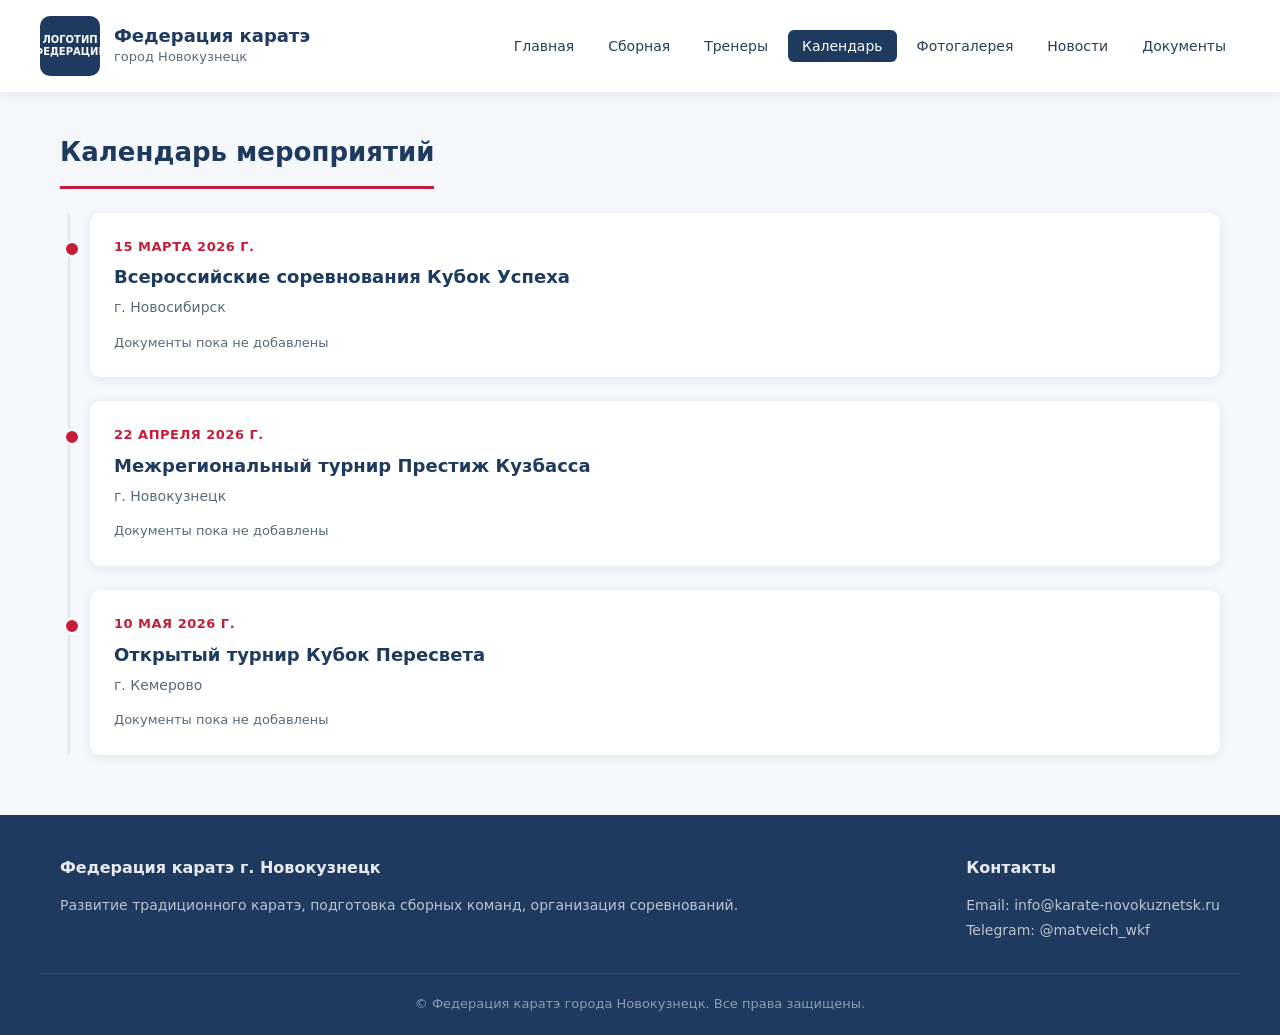
==== calendar.html @ 18789a70 "Add files via upload" ====
<!DOCTYPE html>
<html lang="ru">
<head>
  <meta charset="UTF-8">
  <meta name="viewport" content="width=device-width, initial-scale=1.0">
  <title>Календарь — Федерация каратэ г. Новокузнецк</title>
  <link rel="stylesheet" href="css/style.css">
</head>
<body>

<header>
  <div class="container header-inner">
    <div class="logo-area">
      <div class="logo-placeholder">ЛОГОТИП<br>ФЕДЕРАЦИИ</div>
      <div class="logo-text">
        <h1>Федерация каратэ</h1>
        <span>город Новокузнецк</span>
      </div>
    </div>
    <button class="menu-toggle" onclick="document.querySelector('nav').classList.toggle('open')">☰ Меню</button>
    <nav>
      <ul>
        <li><a href="index.html">Главная</a></li>
        <li><a href="team.html">Сборная</a></li>
        <li><a href="coaches.html">Тренеры</a></li>
        <li><a href="calendar.html">Календарь</a></li>
        <li><a href="gallery.html">Фотогалерея</a></li>
        <li><a href="news.html">Новости</a></li>
        <li><a href="documents.html">Документы</a></li>
      </ul>
    </nav>
  </div>
</header>


  <main class="container">
    <h2 class="section-title">Календарь мероприятий</h2>
    <div id="calendar-content">
      <div class="loading">Загрузка календаря...</div>
    </div>
  </main>


<footer>
  <div class="container footer-inner">
    <div class="footer-block">
      <h4>Федерация каратэ г. Новокузнецк</h4>
      <p>Развитие традиционного каратэ, подготовка сборных команд, организация соревнований.</p>
    </div>
    <div class="footer-block">
      <h4>Контакты</h4>
      <p>Email: info@karate-novokuznetsk.ru</p>
      <p>Telegram: <a href="https://t.me/matveich_wkf" target="_blank">@matveich_wkf</a></p>
    </div>
  </div>
  <div class="container copyright">
    © Федерация каратэ города Новокузнецк. Все права защищены.
  </div>
</footer>

  <script src="js/app.js"></script>
  <script>
    async function loadCalendar() {
      const data = await loadCSV('data/calendar.csv');
      const container = document.getElementById('calendar-content');
      if (!data.length) {
        container.innerHTML = '<div class="empty">Мероприятия пока не добавлены. Отредактируйте файл data/calendar.csv</div>';
        return;
      }
      data.sort((a,b) => parseDateRu(a.date) - parseDateRu(b.date));
      container.innerHTML = '<div class="timeline">' + data.map(c => {
        let docs = [];
        try { docs = JSON.parse(c.documents || '[]'); } catch(e){}
        return `
        <div class="timeline-item">
          <div class="timeline-date">${fmtDate(c.date)}</div>
          <h3>${c.title}</h3>
          <div class="location">${c.location || ''}</div>
          <div class="doc-list">
            ${docs.length ? docs.map(d => '<a class="doc-link" href="'+d.url+'" target="_blank" download>📄 '+d.name+'</a>').join('') : '<span style="font-size:13px;color:var(--text-light);">Документы пока не добавлены</span>'}
          </div>
        </div>
        `;
      }).join('') + '</div>';
    }
    loadCalendar();
  </script>
</body>
</html>
---- css/style.css ----
:root {
  --primary: #1e3a5f;
  --accent: #c41e3a;
  --bg: #f5f7fa;
  --card: #ffffff;
  --text: #2c3e50;
  --text-light: #5a6a7a;
  --border: #e1e4e8;
  --shadow: 0 2px 12px rgba(30,58,95,0.08);
  --radius: 10px;
}

* { box-sizing: border-box; margin: 0; padding: 0; }

body {
  font-family: 'Segoe UI', system-ui, -apple-system, sans-serif;
  background: var(--bg);
  color: var(--text);
  line-height: 1.6;
}

.container {
  max-width: 1200px;
  margin: 0 auto;
  padding: 0 20px;
}

/* Header */
header {
  background: var(--card);
  box-shadow: var(--shadow);
  position: sticky;
  top: 0;
  z-index: 100;
}

.header-inner {
  display: flex;
  align-items: center;
  justify-content: space-between;
  padding: 16px 0;
  flex-wrap: wrap;
  gap: 12px;
}

.logo-area {
  display: flex;
  align-items: center;
  gap: 14px;
}

.logo-placeholder {
  width: 60px;
  height: 60px;
  background: var(--primary);
  color: #fff;
  display: flex;
  align-items: center;
  justify-content: center;
  border-radius: var(--radius);
  font-size: 10px;
  text-align: center;
  line-height: 1.2;
  font-weight: 600;
}

.logo-text h1 {
  font-size: 18px;
  color: var(--primary);
  line-height: 1.3;
}

.logo-text span {
  font-size: 13px;
  color: var(--text-light);
  display: block;
}

/* Nav */
nav ul {
  display: flex;
  list-style: none;
  gap: 6px;
  flex-wrap: wrap;
}

nav a {
  text-decoration: none;
  color: var(--text);
  font-weight: 500;
  font-size: 14px;
  padding: 8px 14px;
  border-radius: 6px;
  transition: all .2s;
}

nav a:hover, nav a.active {
  background: var(--primary);
  color: #fff;
}

/* Mobile menu */
.menu-toggle {
  display: none;
  background: var(--primary);
  color: #fff;
  border: none;
  padding: 10px 14px;
  border-radius: 6px;
  cursor: pointer;
  font-size: 14px;
}

@media (max-width: 900px) {
  .menu-toggle { display: block; }
  nav {
    width: 100%;
    display: none;
  }
  nav.open { display: block; }
  nav ul { flex-direction: column; gap: 4px; margin-top: 10px; }
  nav a { display: block; }
}

/* Hero */
.hero {
  background: linear-gradient(135deg, var(--primary) 0%, #2c5282 100%);
  color: #fff;
  padding: 60px 0;
  text-align: center;
}

.hero h2 {
  font-size: 32px;
  margin-bottom: 12px;
  font-weight: 700;
}

.hero p {
  font-size: 17px;
  opacity: 0.9;
  max-width: 700px;
  margin: 0 auto;
}

/* President block */
.president-section {
  background: var(--card);
  margin: 40px 0;
  padding: 40px;
  border-radius: var(--radius);
  box-shadow: var(--shadow);
  display: flex;
  gap: 40px;
  align-items: flex-start;
  flex-wrap: wrap;
}

.president-photo {
  width: 220px;
  height: 280px;
  object-fit: cover;
  border-radius: var(--radius);
  flex-shrink: 0;
  background: var(--border);
  display: flex;
  align-items: center;
  justify-content: center;
  color: var(--text-light);
  font-size: 14px;
}

.president-text h3 {
  font-size: 22px;
  color: var(--primary);
  margin-bottom: 8px;
}

.president-text .role {
  color: var(--accent);
  font-weight: 600;
  margin-bottom: 20px;
  display: block;
}

.president-text p {
  color: var(--text-light);
  margin-bottom: 12px;
}

/* Section titles */
.section-title {
  font-size: 26px;
  color: var(--primary);
  margin: 40px 0 24px;
  padding-bottom: 12px;
  border-bottom: 3px solid var(--accent);
  display: inline-block;
}

/* Cards grid */
.cards-grid {
  display: grid;
  grid-template-columns: repeat(auto-fill, minmax(300px, 1fr));
  gap: 24px;
  margin-bottom: 40px;
}

.card {
  background: var(--card);
  border-radius: var(--radius);
  box-shadow: var(--shadow);
  overflow: hidden;
  transition: transform .2s, box-shadow .2s;
}

.card:hover {
  transform: translateY(-4px);
  box-shadow: 0 8px 24px rgba(30,58,95,0.12);
}

.card-photo {
  width: 100%;
  height: 220px;
  object-fit: cover;
  background: var(--border);
  display: flex;
  align-items: center;
  justify-content: center;
  color: var(--text-light);
  font-size: 13px;
}

.card-body {
  padding: 20px;
}

.card-body h3 {
  font-size: 18px;
  color: var(--primary);
  margin-bottom: 6px;
}

.card-body .meta {
  font-size: 13px;
  color: var(--text-light);
  margin-bottom: 12px;
}

.card-body .badge {
  display: inline-block;
  background: #eef2f7;
  color: var(--primary);
  padding: 4px 10px;
  border-radius: 20px;
  font-size: 12px;
  font-weight: 600;
  margin-bottom: 10px;
}

.card-body p {
  font-size: 14px;
  color: var(--text-light);
  margin-bottom: 8px;
}

/* Age group */
.age-group {
  margin-bottom: 40px;
}

.age-group h3 {
  font-size: 20px;
  color: var(--primary);
  margin-bottom: 16px;
  padding-left: 12px;
  border-left: 4px solid var(--accent);
}

/* Timeline / Calendar */
.timeline {
  position: relative;
  padding-left: 30px;
}

.timeline::before {
  content: '';
  position: absolute;
  left: 8px;
  top: 0;
  bottom: 0;
  width: 2px;
  background: var(--border);
}

.timeline-item {
  position: relative;
  margin-bottom: 24px;
  background: var(--card);
  padding: 24px;
  border-radius: var(--radius);
  box-shadow: var(--shadow);
}

.timeline-item::before {
  content: '';
  position: absolute;
  left: -26px;
  top: 28px;
  width: 12px;
  height: 12px;
  background: var(--accent);
  border-radius: 50%;
  border: 2px solid var(--card);
}

.timeline-date {
  font-size: 13px;
  color: var(--accent);
  font-weight: 700;
  margin-bottom: 6px;
  text-transform: uppercase;
  letter-spacing: 0.5px;
}

.timeline-item h3 {
  font-size: 18px;
  color: var(--primary);
  margin-bottom: 4px;
}

.timeline-item .location {
  font-size: 14px;
  color: var(--text-light);
  margin-bottom: 14px;
}

.doc-list {
  display: flex;
  flex-wrap: wrap;
  gap: 8px;
}

.doc-link {
  display: inline-flex;
  align-items: center;
  gap: 6px;
  padding: 6px 12px;
  background: #eef2f7;
  color: var(--primary);
  text-decoration: none;
  border-radius: 6px;
  font-size: 13px;
  font-weight: 500;
  transition: background .2s;
}

.doc-link:hover {
  background: var(--primary);
  color: #fff;
}

/* News */
.news-list {
  display: flex;
  flex-direction: column;
  gap: 20px;
}

.news-item {
  background: var(--card);
  padding: 28px;
  border-radius: var(--radius);
  box-shadow: var(--shadow);
  display: flex;
  gap: 24px;
  flex-wrap: wrap;
}

.news-image {
  width: 200px;
  height: 150px;
  object-fit: cover;
  border-radius: var(--radius);
  flex-shrink: 0;
  background: var(--border);
  display: flex;
  align-items: center;
  justify-content: center;
  color: var(--text-light);
  font-size: 13px;
}

.news-content h3 {
  font-size: 18px;
  color: var(--primary);
  margin-bottom: 6px;
}

.news-content .date {
  font-size: 12px;
  color: var(--text-light);
  margin-bottom: 10px;
}

.news-content p {
  font-size: 15px;
  color: var(--text-light);
}

/* Gallery */
.gallery-grid {
  display: grid;
  grid-template-columns: repeat(auto-fill, minmax(280px, 1fr));
  gap: 24px;
}

.gallery-card {
  background: var(--card);
  border-radius: var(--radius);
  box-shadow: var(--shadow);
  overflow: hidden;
}

.gallery-preview {
  display: grid;
  grid-template-columns: 1fr 1fr;
  gap: 2px;
  height: 200px;
}

.gallery-preview img {
  width: 100%;
  height: 100%;
  object-fit: cover;
}

.gallery-preview .more {
  background: rgba(30,58,95,0.7);
  color: #fff;
  display: flex;
  align-items: center;
  justify-content: center;
  font-size: 18px;
  font-weight: 700;
}

.gallery-info {
  padding: 16px 20px;
}

.gallery-info h3 {
  font-size: 16px;
  color: var(--primary);
  margin-bottom: 4px;
}

.gallery-info .date {
  font-size: 12px;
  color: var(--text-light);
  margin-bottom: 10px;
}

.gallery-links {
  display: flex;
  gap: 10px;
  flex-wrap: wrap;
}

.gallery-links a {
  font-size: 13px;
  color: var(--accent);
  text-decoration: none;
  font-weight: 600;
}

.gallery-links a:hover {
  text-decoration: underline;
}

/* Documents */
.doc-category {
  margin-bottom: 40px;
}

.doc-category h3 {
  font-size: 20px;
  color: var(--primary);
  margin-bottom: 16px;
  padding-bottom: 8px;
  border-bottom: 2px solid var(--border);
}

.doc-table {
  width: 100%;
  background: var(--card);
  border-radius: var(--radius);
  box-shadow: var(--shadow);
  overflow: hidden;
}

.doc-table table {
  width: 100%;
  border-collapse: collapse;
}

.doc-table th {
  background: #f0f3f7;
  text-align: left;
  padding: 14px 20px;
  font-size: 13px;
  color: var(--text-light);
  font-weight: 600;
  text-transform: uppercase;
  letter-spacing: 0.5px;
}

.doc-table td {
  padding: 14px 20px;
  border-top: 1px solid var(--border);
  font-size: 14px;
}

.doc-table tr:hover td {
  background: #fafbfc;
}

.doc-table a {
  color: var(--primary);
  text-decoration: none;
  font-weight: 500;
}

.doc-table a:hover {
  color: var(--accent);
}

/* Footer */
footer {
  background: var(--primary);
  color: #fff;
  padding: 40px 0 20px;
  margin-top: 60px;
}

.footer-inner {
  display: flex;
  justify-content: space-between;
  align-items: flex-start;
  flex-wrap: wrap;
  gap: 30px;
  margin-bottom: 30px;
}

.footer-block h4 {
  font-size: 16px;
  margin-bottom: 12px;
  opacity: 0.9;
}

.footer-block p, .footer-block a {
  font-size: 14px;
  color: rgba(255,255,255,0.7);
  text-decoration: none;
  line-height: 1.8;
}

.footer-block a:hover {
  color: #fff;
}

.copyright {
  text-align: center;
  padding-top: 20px;
  border-top: 1px solid rgba(255,255,255,0.1);
  font-size: 13px;
  color: rgba(255,255,255,0.5);
}

/* Loading */
.loading {
  text-align: center;
  padding: 40px;
  color: var(--text-light);
}

.empty {
  text-align: center;
  padding: 40px;
  color: var(--text-light);
  background: var(--card);
  border-radius: var(--radius);
  box-shadow: var(--shadow);
}

/* Responsive */
@media (max-width: 768px) {
  .hero h2 { font-size: 24px; }
  .president-section { padding: 24px; }
  .president-photo { width: 100%; height: 300px; }
  .news-image { width: 100%; height: 180px; }
  .cards-grid { grid-template-columns: 1fr; }
  .gallery-preview { height: 160px; }
  .doc-table th, .doc-table td { padding: 10px 14px; font-size: 13px; }
}
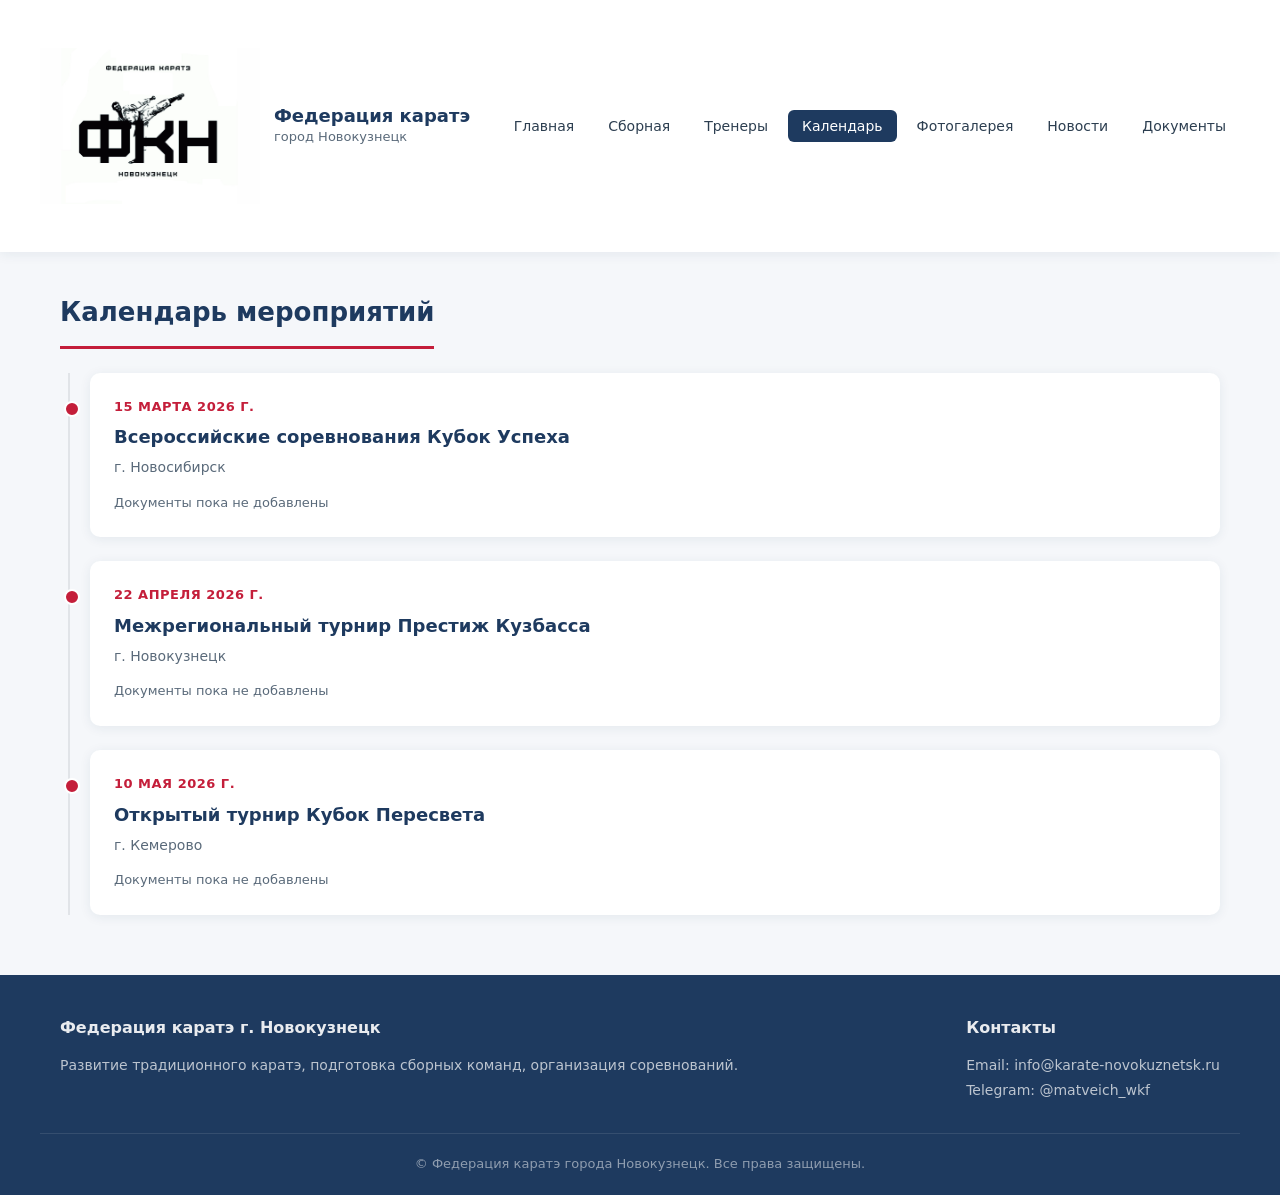
==== commit f08ec3f8: "Update calendar.html" ====
--- a/calendar.html
+++ b/calendar.html
@@ -11,7 +11,7 @@
 <header>
   <div class="container header-inner">
     <div class="logo-area">
-      <div class="logo-placeholder">ЛОГОТИП<br>ФЕДЕРАЦИИ</div>
+ <img src="./media/logo.png" alt="Логотип Федерации каратэ">
       <div class="logo-text">
         <h1>Федерация каратэ</h1>
         <span>город Новокузнецк</span>
@@ -32,14 +32,10 @@
   </div>
 </header>
 
-
   <main class="container">
     <h2 class="section-title">Календарь мероприятий</h2>
-    <div id="calendar-content">
-      <div class="loading">Загрузка календаря...</div>
-    </div>
+    <div id="calendar-content"><div class="loading">Загрузка календаря...</div></div>
   </main>
-
 
 <footer>
   <div class="container footer-inner">
@@ -69,21 +65,18 @@
       }
       data.sort((a,b) => parseDateRu(a.date) - parseDateRu(b.date));
       container.innerHTML = '<div class="timeline">' + data.map(c => {
-        let docs = [];
-        try { docs = JSON.parse(c.documents || '[]'); } catch(e){}
-        return `
-        <div class="timeline-item">
+        let docs=[]; try{ docs=JSON.parse(c.documents||'[]'); }catch(e){}
+        return `<div class="timeline-item">
           <div class="timeline-date">${fmtDate(c.date)}</div>
           <h3>${c.title}</h3>
           <div class="location">${c.location || ''}</div>
           <div class="doc-list">
             ${docs.length ? docs.map(d => '<a class="doc-link" href="'+d.url+'" target="_blank" download>📄 '+d.name+'</a>').join('') : '<span style="font-size:13px;color:var(--text-light);">Документы пока не добавлены</span>'}
           </div>
-        </div>
-        `;
+        </div>`;
       }).join('') + '</div>';
     }
     loadCalendar();
   </script>
 </body>
-</html>+</html>
--- a/css/style.css
+++ b/css/style.css
@@ -10,23 +10,15 @@
   --shadow: 0 2px 12px rgba(30,58,95,0.08);
   --radius: 10px;
 }
-
 * { box-sizing: border-box; margin: 0; padding: 0; }
-
 body {
   font-family: 'Segoe UI', system-ui, -apple-system, sans-serif;
   background: var(--bg);
   color: var(--text);
   line-height: 1.6;
 }
-
-.container {
-  max-width: 1200px;
-  margin: 0 auto;
-  padding: 0 20px;
-}
-
-/* Header */
+.container { max-width: 1200px; margin: 0 auto; padding: 0 20px; }
+
 header {
   background: var(--card);
   box-shadow: var(--shadow);
@@ -34,7 +26,6 @@
   top: 0;
   z-index: 100;
 }
-
 .header-inner {
   display: flex;
   align-items: center;
@@ -43,558 +34,214 @@
   flex-wrap: wrap;
   gap: 12px;
 }
-
-.logo-area {
-  display: flex;
-  align-items: center;
-  gap: 14px;
-}
-
+.logo-area { display: flex; align-items: center; gap: 14px; }
 .logo-placeholder {
-  width: 60px;
-  height: 60px;
-  background: var(--primary);
-  color: #fff;
-  display: flex;
-  align-items: center;
-  justify-content: center;
+  width: 220px; height: 220px; background: var(--primary); color: #fff;
+  display: flex; align-items: center; justify-content: center;
+  border-radius: var(--radius); font-size: 10px; text-align: center;
+  line-height: 1.2; font-weight: 600;
+}
+.logo-area img {
+  width: 220px;
+  height: 220px;
+  object-fit: contain;
   border-radius: var(--radius);
-  font-size: 10px;
-  text-align: center;
-  line-height: 1.2;
-  font-weight: 600;
-}
-
-.logo-text h1 {
-  font-size: 18px;
-  color: var(--primary);
-  line-height: 1.3;
-}
-
-.logo-text span {
-  font-size: 13px;
-  color: var(--text-light);
-  display: block;
-}
-
-/* Nav */
-nav ul {
-  display: flex;
-  list-style: none;
-  gap: 6px;
-  flex-wrap: wrap;
-}
-
+  flex-shrink: 0;
+}
+@media (max-width: 768px) {
+  .logo-area img {
+    width: 100px;
+    height: 100px;
+  }
+}
+
+.logo-text h1 { font-size: 18px; color: var(--primary); line-height: 1.3; }
+.logo-text span { font-size: 13px; color: var(--text-light); display: block; }
+
+nav ul { display: flex; list-style: none; gap: 6px; flex-wrap: wrap; }
 nav a {
-  text-decoration: none;
-  color: var(--text);
-  font-weight: 500;
-  font-size: 14px;
-  padding: 8px 14px;
-  border-radius: 6px;
-  transition: all .2s;
-}
-
-nav a:hover, nav a.active {
-  background: var(--primary);
-  color: #fff;
-}
-
-/* Mobile menu */
+  text-decoration: none; color: var(--text); font-weight: 500; font-size: 14px;
+  padding: 8px 14px; border-radius: 6px; transition: all .2s;
+}
+nav a:hover, nav a.active { background: var(--primary); color: #fff; }
+
 .menu-toggle {
-  display: none;
-  background: var(--primary);
-  color: #fff;
-  border: none;
-  padding: 10px 14px;
-  border-radius: 6px;
-  cursor: pointer;
-  font-size: 14px;
-}
-
+  display: none; background: var(--primary); color: #fff; border: none;
+  padding: 10px 14px; border-radius: 6px; cursor: pointer; font-size: 14px;
+}
 @media (max-width: 900px) {
   .menu-toggle { display: block; }
-  nav {
-    width: 100%;
-    display: none;
-  }
+  nav { width: 100%; display: none; }
   nav.open { display: block; }
   nav ul { flex-direction: column; gap: 4px; margin-top: 10px; }
   nav a { display: block; }
 }
 
-/* Hero */
 .hero {
   background: linear-gradient(135deg, var(--primary) 0%, #2c5282 100%);
-  color: #fff;
-  padding: 60px 0;
-  text-align: center;
-}
-
-.hero h2 {
-  font-size: 32px;
-  margin-bottom: 12px;
-  font-weight: 700;
-}
-
-.hero p {
-  font-size: 17px;
-  opacity: 0.9;
-  max-width: 700px;
-  margin: 0 auto;
-}
-
-/* President block */
+  color: #fff; padding: 60px 0; text-align: center;
+}
+.hero h2 { font-size: 32px; margin-bottom: 12px; font-weight: 700; }
+.hero p { font-size: 17px; opacity: 0.9; max-width: 700px; margin: 0 auto; }
+
 .president-section {
-  background: var(--card);
-  margin: 40px 0;
-  padding: 40px;
-  border-radius: var(--radius);
-  box-shadow: var(--shadow);
-  display: flex;
-  gap: 40px;
-  align-items: flex-start;
-  flex-wrap: wrap;
-}
-
+  background: var(--card); margin: 40px 0; padding: 40px;
+  border-radius: var(--radius); box-shadow: var(--shadow);
+  display: flex; gap: 40px; align-items: flex-start; flex-wrap: wrap;
+}
 .president-photo {
-  width: 220px;
-  height: 280px;
-  object-fit: cover;
-  border-radius: var(--radius);
-  flex-shrink: 0;
-  background: var(--border);
-  display: flex;
-  align-items: center;
-  justify-content: center;
-  color: var(--text-light);
-  font-size: 14px;
-}
-
-.president-text h3 {
-  font-size: 22px;
-  color: var(--primary);
-  margin-bottom: 8px;
-}
-
-.president-text .role {
-  color: var(--accent);
-  font-weight: 600;
-  margin-bottom: 20px;
-  display: block;
-}
-
-.president-text p {
-  color: var(--text-light);
-  margin-bottom: 12px;
-}
-
-/* Section titles */
+  width: 220px; height: 280px; object-fit: cover; border-radius: var(--radius);
+  flex-shrink: 0; background: var(--border);
+  display: flex; align-items: center; justify-content: center;
+  color: var(--text-light); font-size: 14px;
+}
+.president-text h3 { font-size: 22px; color: var(--primary); margin-bottom: 8px; }
+.president-text .role { color: var(--accent); font-weight: 600; margin-bottom: 20px; display: block; }
+.president-text p { color: var(--text-light); margin-bottom: 12px; }
+
 .section-title {
-  font-size: 26px;
-  color: var(--primary);
-  margin: 40px 0 24px;
-  padding-bottom: 12px;
-  border-bottom: 3px solid var(--accent);
-  display: inline-block;
-}
-
-/* Cards grid */
+  font-size: 26px; color: var(--primary); margin: 40px 0 24px;
+  padding-bottom: 12px; border-bottom: 3px solid var(--accent); display: inline-block;
+}
+
 .cards-grid {
-  display: grid;
-  grid-template-columns: repeat(auto-fill, minmax(300px, 1fr));
-  gap: 24px;
-  margin-bottom: 40px;
-}
-
+  display: grid; grid-template-columns: repeat(auto-fill, minmax(300px, 1fr)); gap: 24px; margin-bottom: 40px;
+}
 .card {
-  background: var(--card);
-  border-radius: var(--radius);
-  box-shadow: var(--shadow);
-  overflow: hidden;
-  transition: transform .2s, box-shadow .2s;
-}
-
-.card:hover {
-  transform: translateY(-4px);
-  box-shadow: 0 8px 24px rgba(30,58,95,0.12);
-}
-
+  background: var(--card); border-radius: var(--radius); box-shadow: var(--shadow);
+  overflow: hidden; transition: transform .2s, box-shadow .2s;
+}
+.card:hover { transform: translateY(-4px); box-shadow: 0 8px 24px rgba(30,58,95,0.12); }
 .card-photo {
-  width: 100%;
-  height: 220px;
-  object-fit: cover;
-  background: var(--border);
-  display: flex;
-  align-items: center;
-  justify-content: center;
-  color: var(--text-light);
-  font-size: 13px;
-}
-
-.card-body {
-  padding: 20px;
-}
-
-.card-body h3 {
-  font-size: 18px;
-  color: var(--primary);
-  margin-bottom: 6px;
-}
-
-.card-body .meta {
-  font-size: 13px;
-  color: var(--text-light);
-  margin-bottom: 12px;
-}
-
+  width: 100%; height: 220px; object-fit: cover; background: var(--border);
+  display: flex; align-items: center; justify-content: center;
+  color: var(--text-light); font-size: 13px;
+}
+.card-body { padding: 20px; }
+.card-body h3 { font-size: 18px; color: var(--primary); margin-bottom: 6px; }
+.card-body .meta { font-size: 13px; color: var(--text-light); margin-bottom: 12px; }
 .card-body .badge {
-  display: inline-block;
-  background: #eef2f7;
-  color: var(--primary);
-  padding: 4px 10px;
-  border-radius: 20px;
-  font-size: 12px;
-  font-weight: 600;
-  margin-bottom: 10px;
-}
-
-.card-body p {
-  font-size: 14px;
-  color: var(--text-light);
-  margin-bottom: 8px;
-}
-
-/* Age group */
-.age-group {
-  margin-bottom: 40px;
-}
-
+  display: inline-block; background: #eef2f7; color: var(--primary);
+  padding: 4px 10px; border-radius: 20px; font-size: 12px; font-weight: 600; margin-bottom: 10px;
+}
+.card-body p { font-size: 14px; color: var(--text-light); margin-bottom: 8px; }
+
+.age-group { margin-bottom: 40px; }
 .age-group h3 {
-  font-size: 20px;
-  color: var(--primary);
-  margin-bottom: 16px;
-  padding-left: 12px;
-  border-left: 4px solid var(--accent);
-}
-
-/* Timeline / Calendar */
-.timeline {
-  position: relative;
-  padding-left: 30px;
-}
-
+  font-size: 20px; color: var(--primary); margin-bottom: 16px;
+  padding-left: 12px; border-left: 4px solid var(--accent);
+}
+
+.timeline { position: relative; padding-left: 30px; }
 .timeline::before {
-  content: '';
-  position: absolute;
-  left: 8px;
-  top: 0;
-  bottom: 0;
-  width: 2px;
-  background: var(--border);
-}
-
+  content: ''; position: absolute; left: 8px; top: 0; bottom: 0;
+  width: 2px; background: var(--border);
+}
 .timeline-item {
-  position: relative;
-  margin-bottom: 24px;
-  background: var(--card);
-  padding: 24px;
-  border-radius: var(--radius);
-  box-shadow: var(--shadow);
-}
-
+  position: relative; margin-bottom: 24px; background: var(--card);
+  padding: 24px; border-radius: var(--radius); box-shadow: var(--shadow);
+}
 .timeline-item::before {
-  content: '';
-  position: absolute;
-  left: -26px;
-  top: 28px;
-  width: 12px;
-  height: 12px;
-  background: var(--accent);
-  border-radius: 50%;
-  border: 2px solid var(--card);
-}
-
+  content: ''; position: absolute; left: -26px; top: 28px;
+  width: 12px; height: 12px; background: var(--accent);
+  border-radius: 50%; border: 2px solid var(--card);
+}
 .timeline-date {
-  font-size: 13px;
-  color: var(--accent);
-  font-weight: 700;
-  margin-bottom: 6px;
-  text-transform: uppercase;
-  letter-spacing: 0.5px;
-}
-
-.timeline-item h3 {
-  font-size: 18px;
-  color: var(--primary);
-  margin-bottom: 4px;
-}
-
-.timeline-item .location {
-  font-size: 14px;
-  color: var(--text-light);
-  margin-bottom: 14px;
-}
-
-.doc-list {
-  display: flex;
-  flex-wrap: wrap;
-  gap: 8px;
-}
-
+  font-size: 13px; color: var(--accent); font-weight: 700;
+  margin-bottom: 6px; text-transform: uppercase; letter-spacing: 0.5px;
+}
+.timeline-item h3 { font-size: 18px; color: var(--primary); margin-bottom: 4px; }
+.timeline-item .location { font-size: 14px; color: var(--text-light); margin-bottom: 14px; }
+.doc-list { display: flex; flex-wrap: wrap; gap: 8px; }
 .doc-link {
-  display: inline-flex;
-  align-items: center;
-  gap: 6px;
-  padding: 6px 12px;
-  background: #eef2f7;
-  color: var(--primary);
-  text-decoration: none;
-  border-radius: 6px;
-  font-size: 13px;
-  font-weight: 500;
+  display: inline-flex; align-items: center; gap: 6px;
+  padding: 6px 12px; background: #eef2f7; color: var(--primary);
+  text-decoration: none; border-radius: 6px; font-size: 13px; font-weight: 500;
   transition: background .2s;
 }
-
-.doc-link:hover {
-  background: var(--primary);
-  color: #fff;
-}
-
-/* News */
-.news-list {
-  display: flex;
-  flex-direction: column;
-  gap: 20px;
-}
-
+.doc-link:hover { background: var(--primary); color: #fff; }
+
+.news-list { display: flex; flex-direction: column; gap: 20px; }
 .news-item {
-  background: var(--card);
-  padding: 28px;
-  border-radius: var(--radius);
-  box-shadow: var(--shadow);
-  display: flex;
-  gap: 24px;
-  flex-wrap: wrap;
-}
-
+  background: var(--card); padding: 28px; border-radius: var(--radius);
+  box-shadow: var(--shadow); display: flex; gap: 24px; flex-wrap: wrap;
+}
 .news-image {
-  width: 200px;
-  height: 150px;
-  object-fit: cover;
-  border-radius: var(--radius);
-  flex-shrink: 0;
-  background: var(--border);
-  display: flex;
-  align-items: center;
-  justify-content: center;
-  color: var(--text-light);
-  font-size: 13px;
-}
-
-.news-content h3 {
-  font-size: 18px;
-  color: var(--primary);
-  margin-bottom: 6px;
-}
-
-.news-content .date {
-  font-size: 12px;
-  color: var(--text-light);
-  margin-bottom: 10px;
-}
-
-.news-content p {
-  font-size: 15px;
-  color: var(--text-light);
-}
-
-/* Gallery */
+  width: 200px; height: 150px; object-fit: cover; border-radius: var(--radius);
+  flex-shrink: 0; background: var(--border);
+  display: flex; align-items: center; justify-content: center;
+  color: var(--text-light); font-size: 13px;
+}
+.news-content h3 { font-size: 18px; color: var(--primary); margin-bottom: 6px; }
+.news-content .date { font-size: 12px; color: var(--text-light); margin-bottom: 10px; }
+.news-content p { font-size: 15px; color: var(--text-light); }
+
 .gallery-grid {
-  display: grid;
-  grid-template-columns: repeat(auto-fill, minmax(280px, 1fr));
-  gap: 24px;
-}
-
+  display: grid; grid-template-columns: repeat(auto-fill, minmax(280px, 1fr)); gap: 24px;
+}
 .gallery-card {
-  background: var(--card);
-  border-radius: var(--radius);
-  box-shadow: var(--shadow);
-  overflow: hidden;
-}
-
+  background: var(--card); border-radius: var(--radius); box-shadow: var(--shadow); overflow: hidden;
+}
 .gallery-preview {
-  display: grid;
-  grid-template-columns: 1fr 1fr;
-  gap: 2px;
-  height: 200px;
-}
-
-.gallery-preview img {
-  width: 100%;
-  height: 100%;
-  object-fit: cover;
-}
-
+  display: grid; grid-template-columns: 1fr 1fr; gap: 2px; height: 200px;
+}
+.gallery-preview img { width: 100%; height: 100%; object-fit: cover; }
 .gallery-preview .more {
-  background: rgba(30,58,95,0.7);
-  color: #fff;
-  display: flex;
-  align-items: center;
-  justify-content: center;
-  font-size: 18px;
-  font-weight: 700;
-}
-
-.gallery-info {
-  padding: 16px 20px;
-}
-
-.gallery-info h3 {
-  font-size: 16px;
-  color: var(--primary);
-  margin-bottom: 4px;
-}
-
-.gallery-info .date {
-  font-size: 12px;
-  color: var(--text-light);
-  margin-bottom: 10px;
-}
-
-.gallery-links {
-  display: flex;
-  gap: 10px;
-  flex-wrap: wrap;
-}
-
-.gallery-links a {
-  font-size: 13px;
-  color: var(--accent);
-  text-decoration: none;
-  font-weight: 600;
-}
-
-.gallery-links a:hover {
-  text-decoration: underline;
-}
-
-/* Documents */
-.doc-category {
-  margin-bottom: 40px;
-}
-
+  background: rgba(30,58,95,0.7); color: #fff;
+  display: flex; align-items: center; justify-content: center;
+  font-size: 18px; font-weight: 700;
+}
+.gallery-info { padding: 16px 20px; }
+.gallery-info h3 { font-size: 16px; color: var(--primary); margin-bottom: 4px; }
+.gallery-info .date { font-size: 12px; color: var(--text-light); margin-bottom: 10px; }
+.gallery-links { display: flex; gap: 10px; flex-wrap: wrap; }
+.gallery-links a { font-size: 13px; color: var(--accent); text-decoration: none; font-weight: 600; }
+.gallery-links a:hover { text-decoration: underline; }
+
+.doc-category { margin-bottom: 40px; }
 .doc-category h3 {
-  font-size: 20px;
-  color: var(--primary);
-  margin-bottom: 16px;
-  padding-bottom: 8px;
-  border-bottom: 2px solid var(--border);
-}
-
+  font-size: 20px; color: var(--primary); margin-bottom: 16px;
+  padding-bottom: 8px; border-bottom: 2px solid var(--border);
+}
 .doc-table {
-  width: 100%;
-  background: var(--card);
-  border-radius: var(--radius);
-  box-shadow: var(--shadow);
-  overflow: hidden;
-}
-
-.doc-table table {
-  width: 100%;
-  border-collapse: collapse;
-}
-
+  width: 100%; background: var(--card); border-radius: var(--radius);
+  box-shadow: var(--shadow); overflow: hidden;
+}
+.doc-table table { width: 100%; border-collapse: collapse; }
 .doc-table th {
-  background: #f0f3f7;
-  text-align: left;
-  padding: 14px 20px;
-  font-size: 13px;
-  color: var(--text-light);
-  font-weight: 600;
-  text-transform: uppercase;
-  letter-spacing: 0.5px;
-}
-
-.doc-table td {
-  padding: 14px 20px;
-  border-top: 1px solid var(--border);
-  font-size: 14px;
-}
-
-.doc-table tr:hover td {
-  background: #fafbfc;
-}
-
-.doc-table a {
-  color: var(--primary);
-  text-decoration: none;
-  font-weight: 500;
-}
-
-.doc-table a:hover {
-  color: var(--accent);
-}
-
-/* Footer */
+  background: #f0f3f7; text-align: left; padding: 14px 20px;
+  font-size: 13px; color: var(--text-light); font-weight: 600;
+  text-transform: uppercase; letter-spacing: 0.5px;
+}
+.doc-table td { padding: 14px 20px; border-top: 1px solid var(--border); font-size: 14px; }
+.doc-table tr:hover td { background: #fafbfc; }
+.doc-table a { color: var(--primary); text-decoration: none; font-weight: 500; }
+.doc-table a:hover { color: var(--accent); }
+
 footer {
-  background: var(--primary);
-  color: #fff;
-  padding: 40px 0 20px;
-  margin-top: 60px;
-}
-
+  background: var(--primary); color: #fff; padding: 40px 0 20px; margin-top: 60px;
+}
 .footer-inner {
-  display: flex;
-  justify-content: space-between;
-  align-items: flex-start;
-  flex-wrap: wrap;
-  gap: 30px;
-  margin-bottom: 30px;
-}
-
-.footer-block h4 {
-  font-size: 16px;
-  margin-bottom: 12px;
-  opacity: 0.9;
-}
-
+  display: flex; justify-content: space-between; align-items: flex-start;
+  flex-wrap: wrap; gap: 30px; margin-bottom: 30px;
+}
+.footer-block h4 { font-size: 16px; margin-bottom: 12px; opacity: 0.9; }
 .footer-block p, .footer-block a {
-  font-size: 14px;
-  color: rgba(255,255,255,0.7);
-  text-decoration: none;
-  line-height: 1.8;
-}
-
-.footer-block a:hover {
-  color: #fff;
-}
-
+  font-size: 14px; color: rgba(255,255,255,0.7); text-decoration: none; line-height: 1.8;
+}
+.footer-block a:hover { color: #fff; }
 .copyright {
-  text-align: center;
-  padding-top: 20px;
+  text-align: center; padding-top: 20px;
   border-top: 1px solid rgba(255,255,255,0.1);
-  font-size: 13px;
-  color: rgba(255,255,255,0.5);
-}
-
-/* Loading */
-.loading {
-  text-align: center;
-  padding: 40px;
-  color: var(--text-light);
-}
-
+  font-size: 13px; color: rgba(255,255,255,0.5);
+}
+
+.loading { text-align: center; padding: 40px; color: var(--text-light); }
 .empty {
-  text-align: center;
-  padding: 40px;
-  color: var(--text-light);
-  background: var(--card);
-  border-radius: var(--radius);
-  box-shadow: var(--shadow);
-}
-
-/* Responsive */
+  text-align: center; padding: 40px; color: var(--text-light);
+  background: var(--card); border-radius: var(--radius); box-shadow: var(--shadow);
+}
+
 @media (max-width: 768px) {
   .hero h2 { font-size: 24px; }
   .president-section { padding: 24px; }
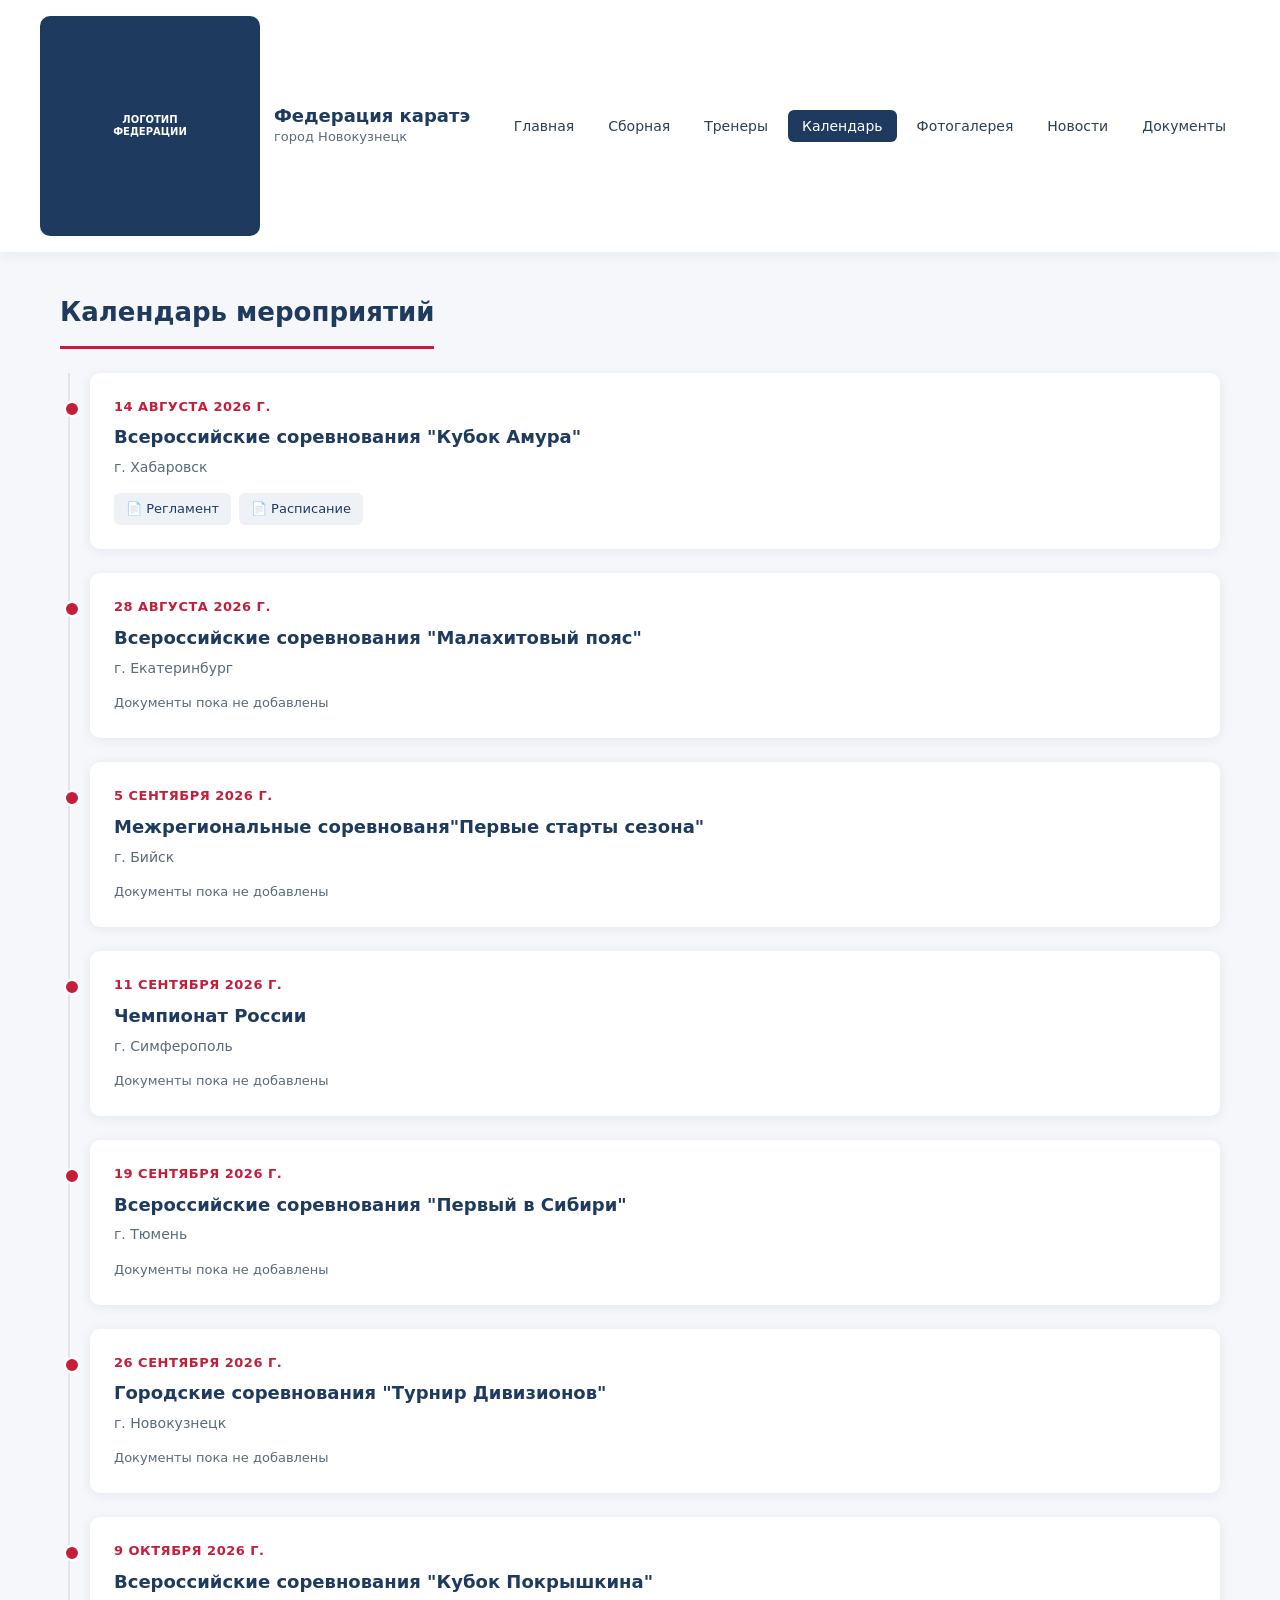
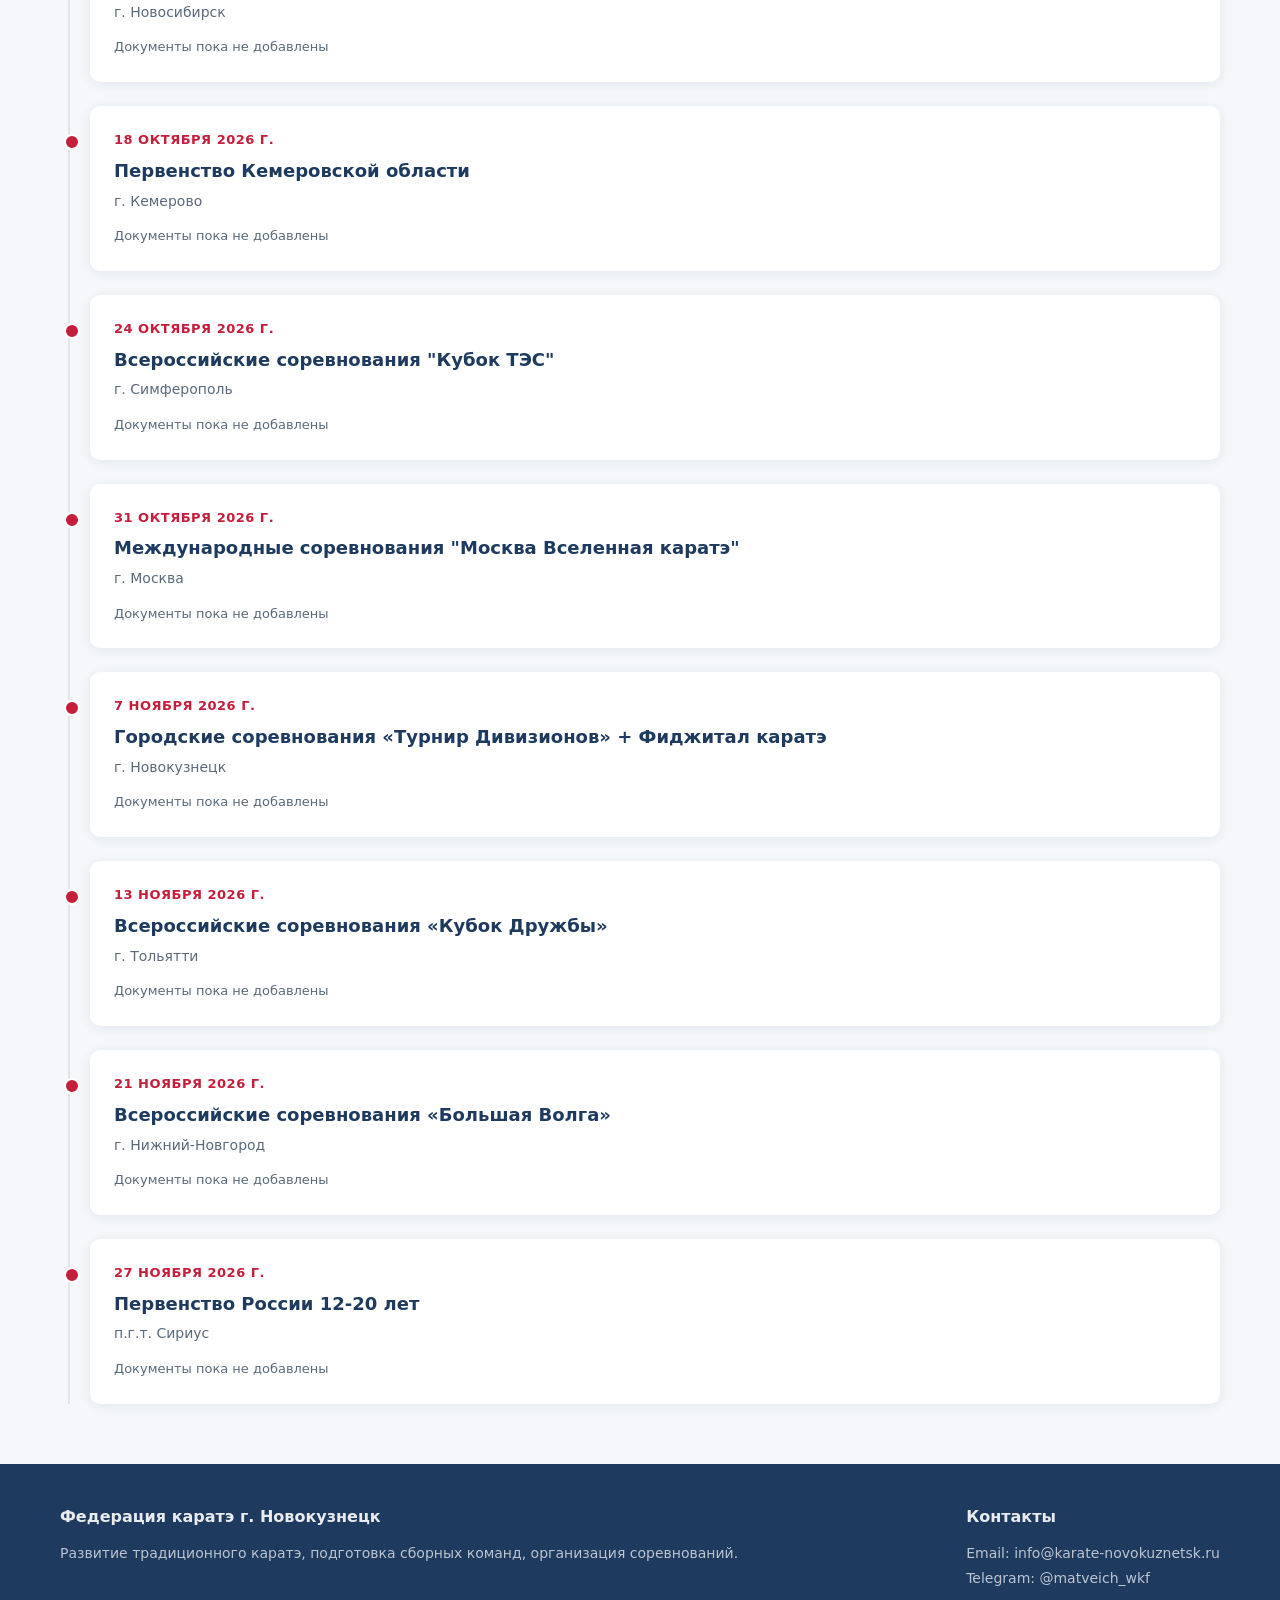
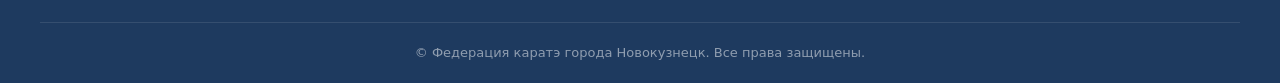
==== commit 838bbba2: "Add files via upload" ====
--- a/calendar.html
+++ b/calendar.html
@@ -11,7 +11,7 @@
 <header>
   <div class="container header-inner">
     <div class="logo-area">
- <img src="./media/logo.png" alt="Логотип Федерации каратэ">
+      <div class="logo-placeholder">ЛОГОТИП<br>ФЕДЕРАЦИИ</div>
       <div class="logo-text">
         <h1>Федерация каратэ</h1>
         <span>город Новокузнецк</span>
@@ -79,4 +79,4 @@
     loadCalendar();
   </script>
 </body>
-</html>
+</html>
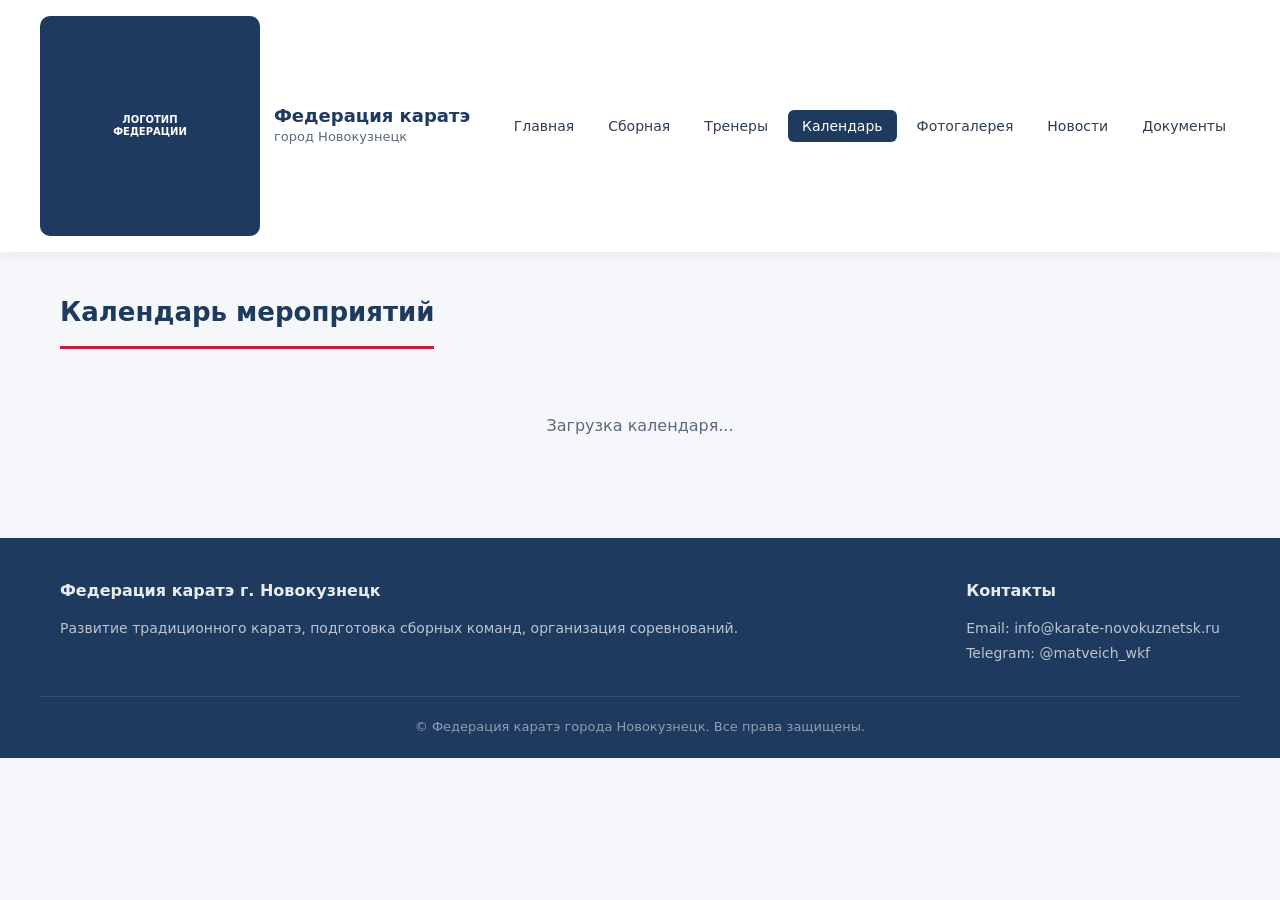
==== commit 694821da: "Add files via upload" ====
--- a/calendar.html
+++ b/calendar.html
@@ -67,7 +67,7 @@
       container.innerHTML = '<div class="timeline">' + data.map(c => {
         let docs=[]; try{ docs=JSON.parse(c.documents||'[]'); }catch(e){}
         return `<div class="timeline-item">
-          <div class="timeline-date">${fmtDate(c.date)}</div>
+          <div class="timeline-date">${fmtDateRange(c.date)}</div>
           <h3>${c.title}</h3>
           <div class="location">${c.location || ''}</div>
           <div class="doc-list">
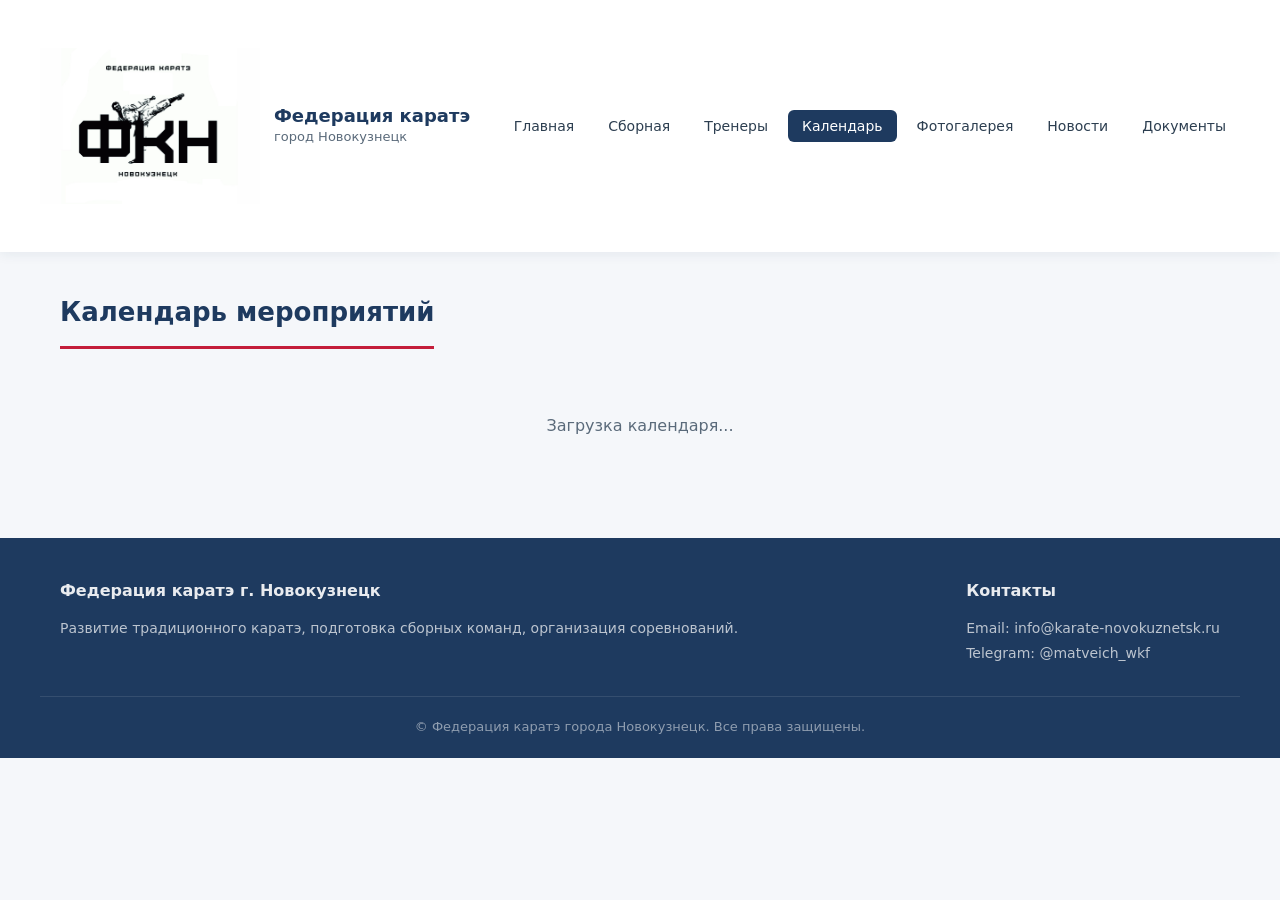
==== commit 8ae351eb: "Update calendar.html" ====
--- a/calendar.html
+++ b/calendar.html
@@ -11,7 +11,7 @@
 <header>
   <div class="container header-inner">
     <div class="logo-area">
-      <div class="logo-placeholder">ЛОГОТИП<br>ФЕДЕРАЦИИ</div>
+    <img src="./media/logo.png" alt="Логотип Федерации каратэ">
       <div class="logo-text">
         <h1>Федерация каратэ</h1>
         <span>город Новокузнецк</span>
@@ -79,4 +79,4 @@
     loadCalendar();
   </script>
 </body>
-</html>+</html>
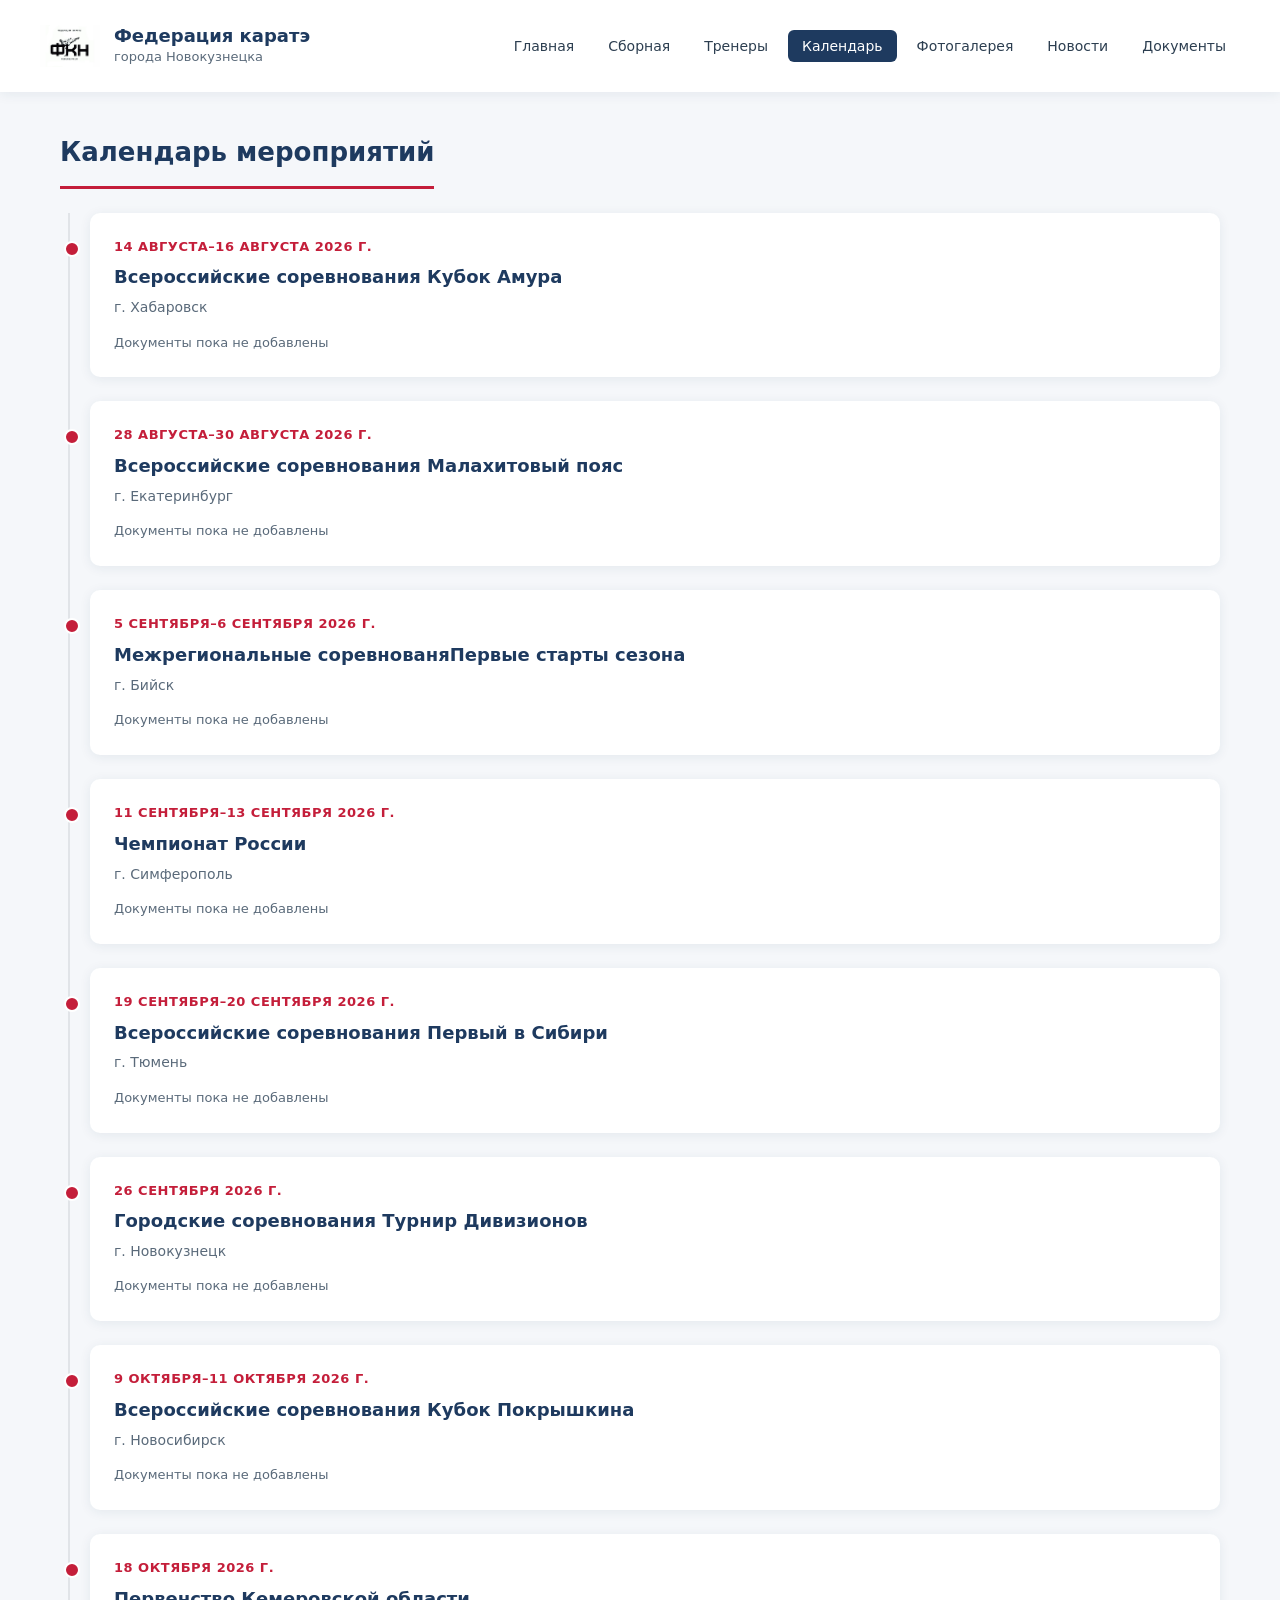
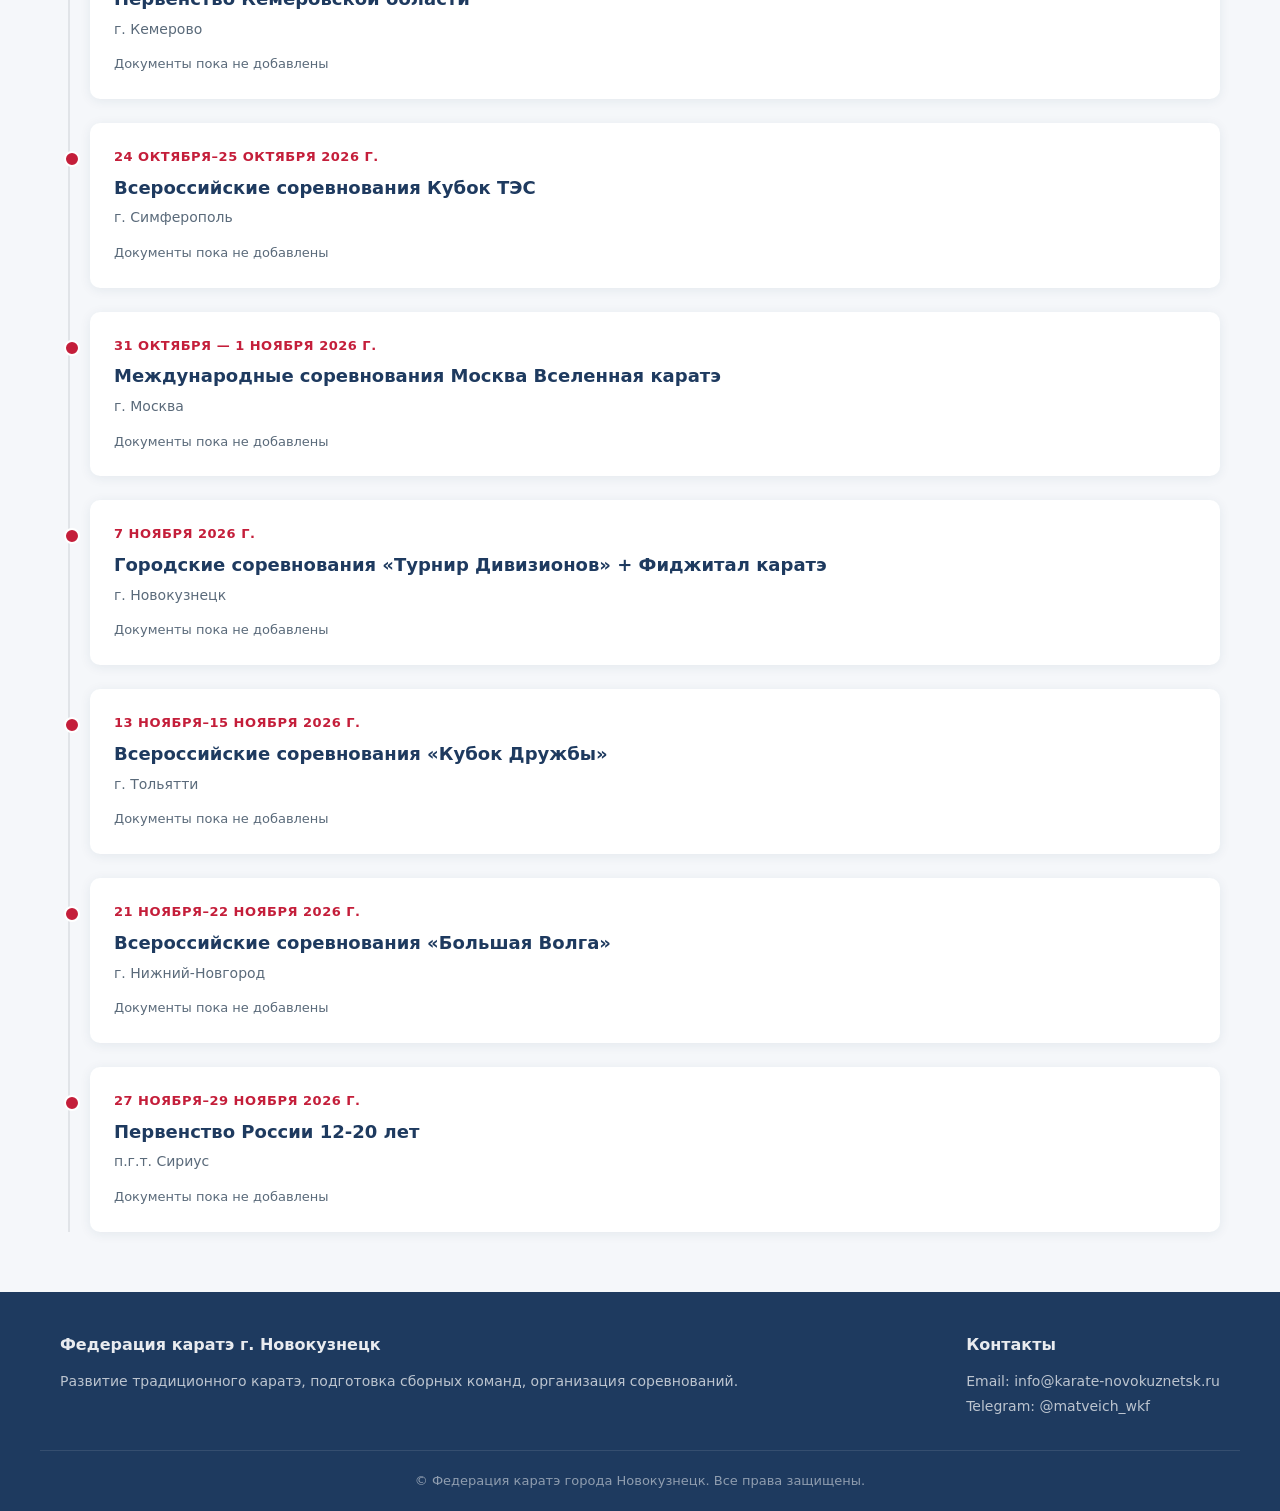
==== commit dd03bb95: "Update calendar.html" ====
--- a/calendar.html
+++ b/calendar.html
@@ -14,7 +14,7 @@
     <img src="./media/logo.png" alt="Логотип Федерации каратэ">
       <div class="logo-text">
         <h1>Федерация каратэ</h1>
-        <span>город Новокузнецк</span>
+        <span>города Новокузнецка</span>
       </div>
     </div>
     <button class="menu-toggle" onclick="document.querySelector('nav').classList.toggle('open')">☰ Меню</button>
--- a/css/style.css
+++ b/css/style.css
@@ -35,26 +35,19 @@
   gap: 12px;
 }
 .logo-area { display: flex; align-items: center; gap: 14px; }
-.logo-placeholder {
-  width: 220px; height: 220px; background: var(--primary); color: #fff;
-  display: flex; align-items: center; justify-content: center;
-  border-radius: var(--radius); font-size: 10px; text-align: center;
-  line-height: 1.2; font-weight: 600;
-}
 .logo-area img {
-  width: 220px;
-  height: 220px;
+  width: 60px;
+  height: 60px;
   object-fit: contain;
   border-radius: var(--radius);
   flex-shrink: 0;
 }
-@media (max-width: 768px) {
-  .logo-area img {
-    width: 100px;
-    height: 100px;
-  }
-}
-
+.logo-placeholder {
+  width: 60px; height: 60px; background: var(--primary); color: #fff;
+  display: flex; align-items: center; justify-content: center;
+  border-radius: var(--radius); font-size: 10px; text-align: center;
+  line-height: 1.2; font-weight: 600;
+}
 .logo-text h1 { font-size: 18px; color: var(--primary); line-height: 1.3; }
 .logo-text span { font-size: 13px; color: var(--text-light); display: block; }
 
@@ -88,6 +81,13 @@
   background: var(--card); margin: 40px 0; padding: 40px;
   border-radius: var(--radius); box-shadow: var(--shadow);
   display: flex; gap: 40px; align-items: flex-start; flex-wrap: wrap;
+}
+.president-section > img {
+  width: 220px;
+  height: 280px;
+  object-fit: cover;
+  border-radius: var(--radius);
+  flex-shrink: 0;
 }
 .president-photo {
   width: 220px; height: 280px; object-fit: cover; border-radius: var(--radius);
@@ -242,12 +242,109 @@
   background: var(--card); border-radius: var(--radius); box-shadow: var(--shadow);
 }
 
+
+/* Modal */
+.modal-overlay {
+  display: none;
+  position: fixed;
+  inset: 0;
+  background: rgba(0,0,0,0.6);
+  z-index: 200;
+  align-items: center;
+  justify-content: center;
+  padding: 20px;
+}
+.modal-overlay.active {
+  display: flex;
+}
+.modal-box {
+  background: var(--card);
+  border-radius: var(--radius);
+  box-shadow: 0 20px 60px rgba(0,0,0,0.3);
+  max-width: 700px;
+  width: 100%;
+  max-height: 90vh;
+  overflow-y: auto;
+  position: relative;
+  animation: modalIn 0.25s ease;
+}
+@keyframes modalIn {
+  from { opacity: 0; transform: translateY(20px); }
+  to { opacity: 1; transform: translateY(0); }
+}
+.modal-close {
+  position: absolute;
+  top: 14px;
+  right: 18px;
+  background: none;
+  border: none;
+  font-size: 28px;
+  color: var(--text-light);
+  cursor: pointer;
+  line-height: 1;
+  z-index: 10;
+}
+.modal-close:hover {
+  color: var(--accent);
+}
+.modal-image {
+  width: 100%;
+  height: 300px;
+  object-fit: cover;
+  background: var(--border);
+  display: flex;
+  align-items: center;
+  justify-content: center;
+  color: var(--text-light);
+  font-size: 14px;
+}
+.modal-image img {
+  width: 100%;
+  height: 100%;
+  object-fit: cover;
+}
+.modal-body {
+  padding: 28px 32px 32px;
+}
+.modal-body .date {
+  font-size: 13px;
+  color: var(--accent);
+  font-weight: 600;
+  margin-bottom: 8px;
+  text-transform: uppercase;
+  letter-spacing: 0.5px;
+}
+.modal-body h2 {
+  font-size: 22px;
+  color: var(--primary);
+  margin-bottom: 16px;
+  line-height: 1.3;
+}
+.modal-body p {
+  font-size: 15px;
+  color: var(--text-light);
+  line-height: 1.7;
+  white-space: pre-line;
+}
+
+/* Clickable news */
+.news-item {
+  cursor: pointer;
+  transition: transform 0.15s, box-shadow 0.15s;
+}
+.news-item:hover {
+  transform: translateY(-2px);
+  box-shadow: 0 6px 20px rgba(30,58,95,0.12);
+}
+
 @media (max-width: 768px) {
   .hero h2 { font-size: 24px; }
   .president-section { padding: 24px; }
+  .president-section > img { width: 100%; height: 300px; }
   .president-photo { width: 100%; height: 300px; }
   .news-image { width: 100%; height: 180px; }
   .cards-grid { grid-template-columns: 1fr; }
   .gallery-preview { height: 160px; }
   .doc-table th, .doc-table td { padding: 10px 14px; font-size: 13px; }
-}
+  .logo-area img { width: 50px; height: 50px; }
+}
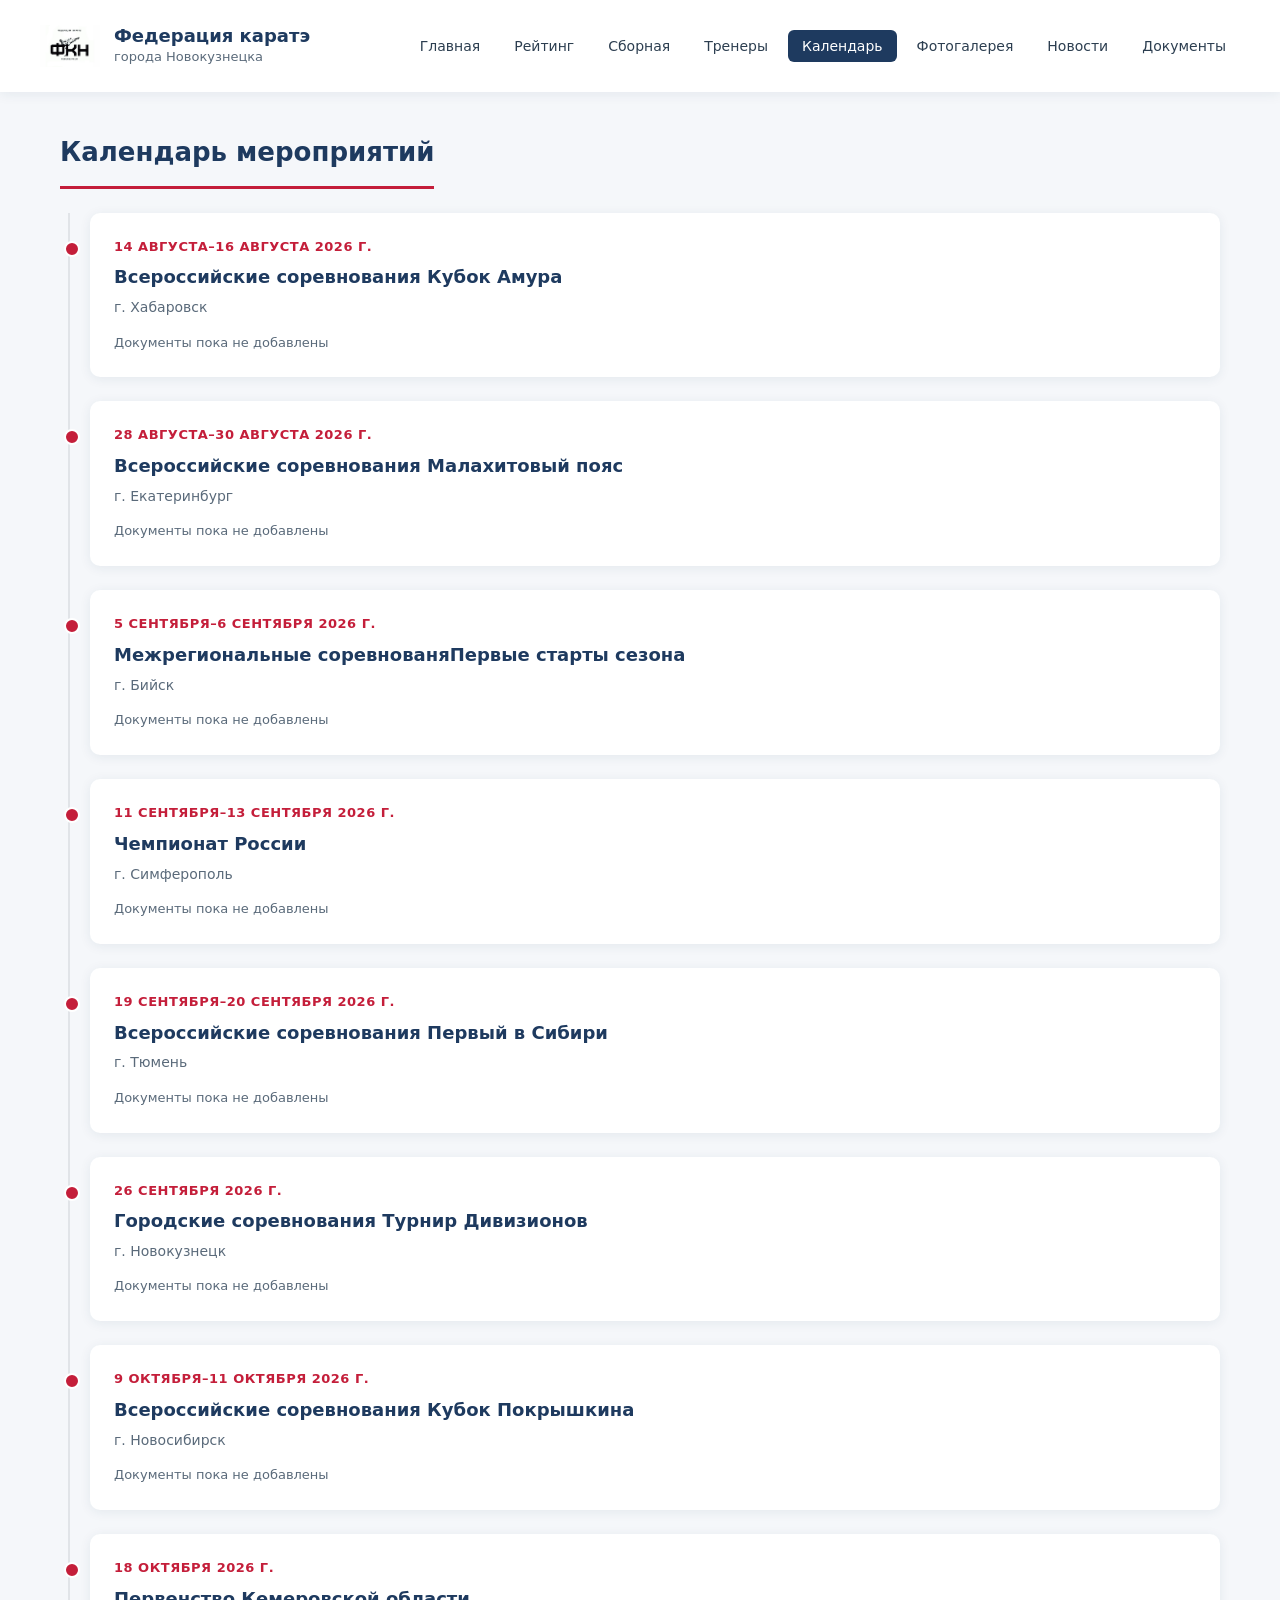
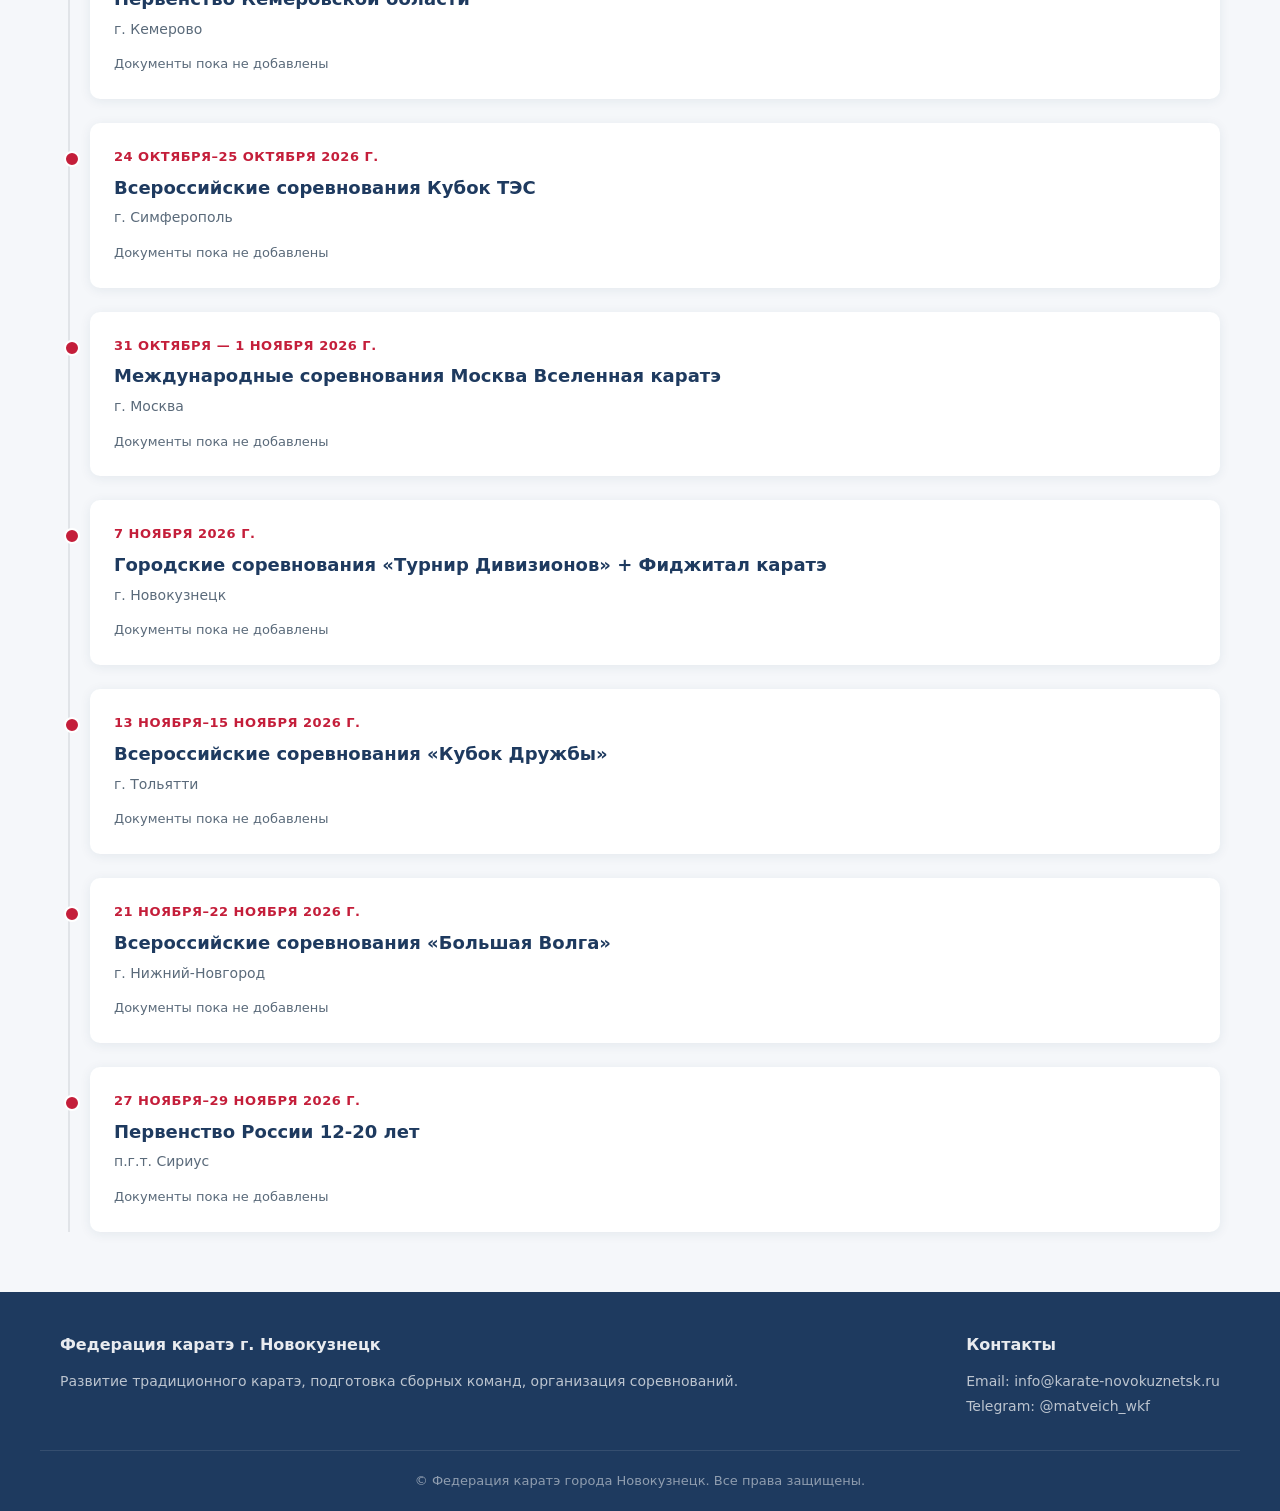
==== commit 28c16ab7: "Add files via upload" ====
--- a/calendar.html
+++ b/calendar.html
@@ -21,6 +21,7 @@
     <nav>
       <ul>
         <li><a href="index.html">Главная</a></li>
+        <li><a href="rating.html">Рейтинг</a></li>
         <li><a href="team.html">Сборная</a></li>
         <li><a href="coaches.html">Тренеры</a></li>
         <li><a href="calendar.html">Календарь</a></li>
@@ -54,7 +55,7 @@
   </div>
 </footer>
 
-  <script src="js/app.js"></script>
+  <script src="js/app.js?v=2"></script>
   <script>
     async function loadCalendar() {
       const data = await loadCSV('data/calendar.csv');
@@ -64,8 +65,16 @@
         return;
       }
       data.sort((a,b) => parseDateRu(a.date) - parseDateRu(b.date));
-      container.innerHTML = '<div class="timeline">' + data.map(c => {
-        let docs=[]; try{ docs=JSON.parse(c.documents||'[]'); }catch(e){}
+      console.log('Calendar data:', data);
+      container.innerHTML = '<div class="timeline">' + data.map((c, idx) => {
+        let docs=[];
+        const raw = (c.documents || '').trim();
+        console.log('Row', idx, 'raw docs:', raw);
+        if (raw && raw !== '[]') {
+          try { docs = JSON.parse(raw); } catch(e) {
+            console.error('JSON parse error row', idx, e, 'raw:', raw);
+          }
+        }
         return `<div class="timeline-item">
           <div class="timeline-date">${fmtDateRange(c.date)}</div>
           <h3>${c.title}</h3>
